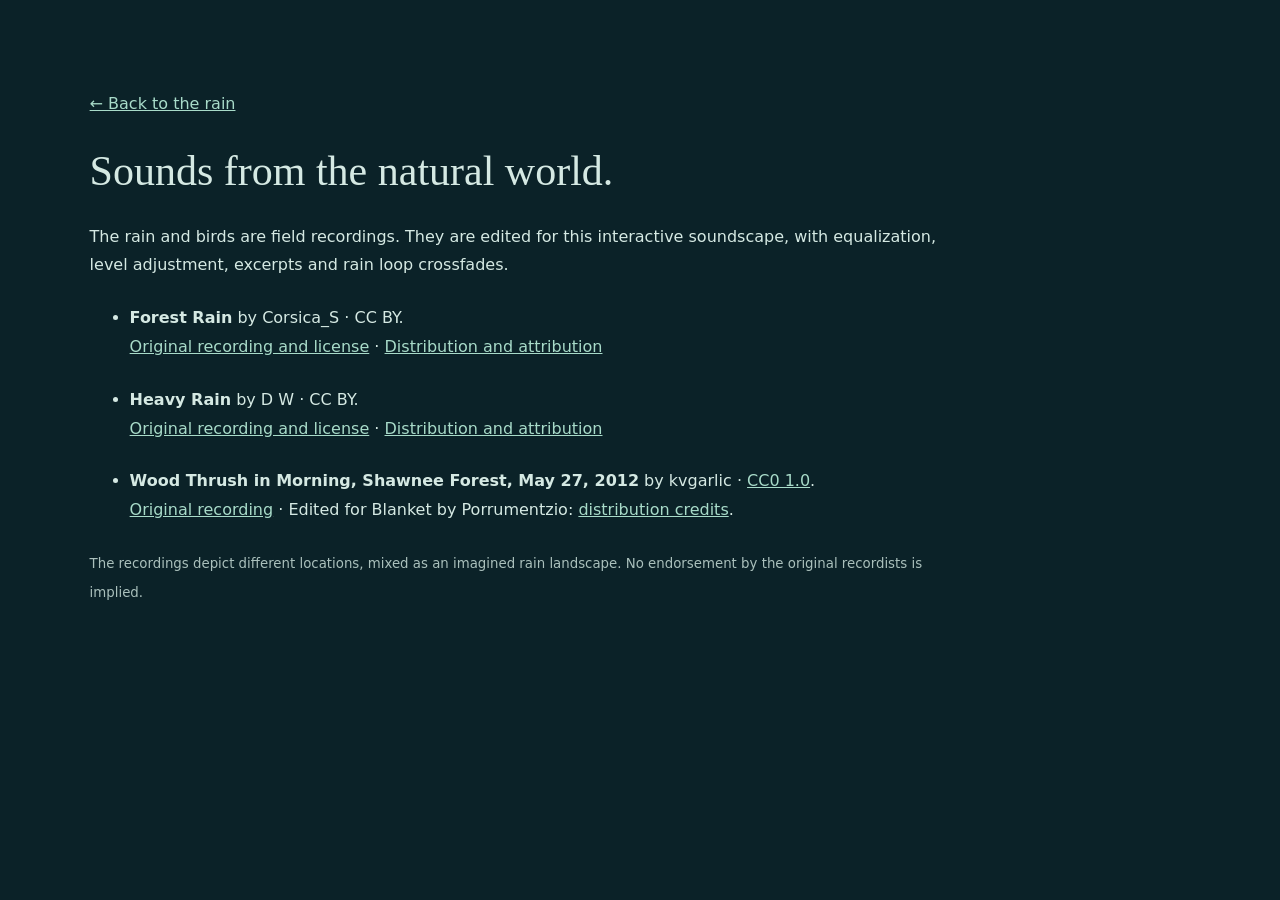
==== audio-credits.html @ 2edbfd43 "Replace synthetic sounds with field recordings and synchronize rain audio with visuals" ====
<!doctype html><html lang="en"><meta charset="utf-8"><meta name="viewport" content="width=device-width,initial-scale=1"><title>Sound credits · Epsilon006</title><style>body{margin:0;background:#0b2228;color:#d5e9e3;font:16px/1.8 system-ui;padding:clamp(24px,7vw,100px);max-width:850px}a{color:#a8dbc9}h1{font:42px Georgia}li{margin:24px 0}small{color:#aac0bc}</style><a href="./">← Back to the rain</a><h1>Sounds from the natural world.</h1><p>The rain and birds are field recordings. They are edited for this interactive soundscape, with equalization, level adjustment, excerpts and rain loop crossfades.</p><ul><li><strong>Forest Rain</strong> by Corsica_S · CC BY.<br><a href="https://freesound.org/people/Corsica_S/sounds/169031/">Original recording and license</a> · <a href="https://github.com/Muges/ambientsounds">Distribution and attribution</a></li><li><strong>Heavy Rain</strong> by D W · CC BY.<br><a href="https://freesound.org/people/D%20W/sounds/136971/">Original recording and license</a> · <a href="https://github.com/Muges/ambientsounds">Distribution and attribution</a></li><li><strong>Wood Thrush in Morning, Shawnee Forest, May 27, 2012</strong> by kvgarlic · <a href="https://creativecommons.org/publicdomain/zero/1.0/">CC0 1.0</a>.<br><a href="https://freesound.org/people/kvgarlic/sounds/156826/">Original recording</a> · Edited for Blanket by Porrumentzio: <a href="https://github.com/rafaelmardojai/blanket/blob/master/SOUNDS_LICENSING.md">distribution credits</a>.</li></ul><small>The recordings depict different locations, mixed as an imagined rain landscape. No endorsement by the original recordists is implied.</small></html>
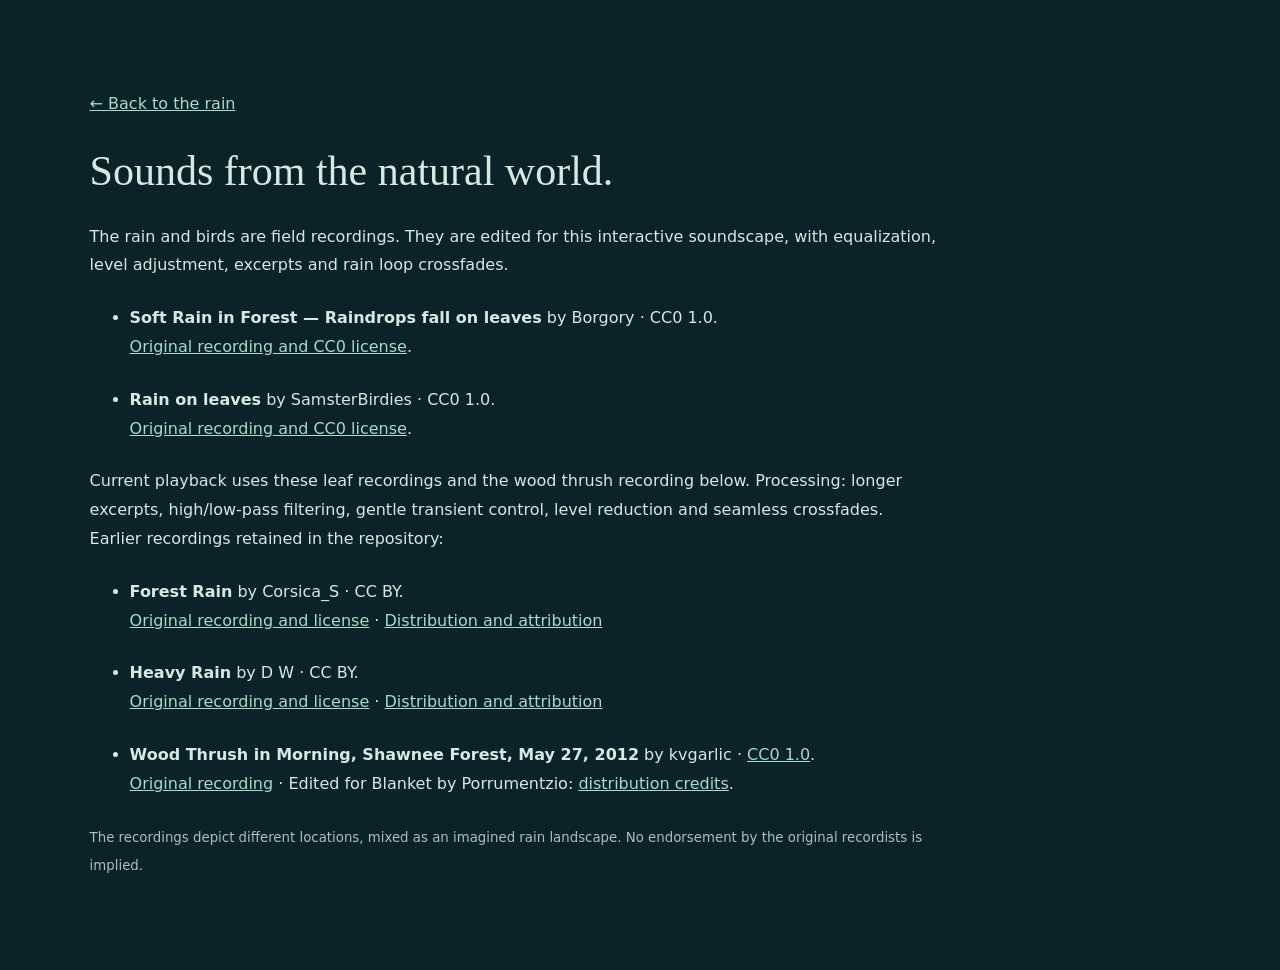
==== commit 1eafbfd3: "Add gentle continuous leaf rain and birds with local time ambience; simplify controls" ====
--- a/audio-credits.html
+++ b/audio-credits.html
@@ -1 +1 @@
-<!doctype html><html lang="en"><meta charset="utf-8"><meta name="viewport" content="width=device-width,initial-scale=1"><title>Sound credits · Epsilon006</title><style>body{margin:0;background:#0b2228;color:#d5e9e3;font:16px/1.8 system-ui;padding:clamp(24px,7vw,100px);max-width:850px}a{color:#a8dbc9}h1{font:42px Georgia}li{margin:24px 0}small{color:#aac0bc}</style><a href="./">← Back to the rain</a><h1>Sounds from the natural world.</h1><p>The rain and birds are field recordings. They are edited for this interactive soundscape, with equalization, level adjustment, excerpts and rain loop crossfades.</p><ul><li><strong>Forest Rain</strong> by Corsica_S · CC BY.<br><a href="https://freesound.org/people/Corsica_S/sounds/169031/">Original recording and license</a> · <a href="https://github.com/Muges/ambientsounds">Distribution and attribution</a></li><li><strong>Heavy Rain</strong> by D W · CC BY.<br><a href="https://freesound.org/people/D%20W/sounds/136971/">Original recording and license</a> · <a href="https://github.com/Muges/ambientsounds">Distribution and attribution</a></li><li><strong>Wood Thrush in Morning, Shawnee Forest, May 27, 2012</strong> by kvgarlic · <a href="https://creativecommons.org/publicdomain/zero/1.0/">CC0 1.0</a>.<br><a href="https://freesound.org/people/kvgarlic/sounds/156826/">Original recording</a> · Edited for Blanket by Porrumentzio: <a href="https://github.com/rafaelmardojai/blanket/blob/master/SOUNDS_LICENSING.md">distribution credits</a>.</li></ul><small>The recordings depict different locations, mixed as an imagined rain landscape. No endorsement by the original recordists is implied.</small></html>
+<!doctype html><html lang="en"><meta charset="utf-8"><meta name="viewport" content="width=device-width,initial-scale=1"><title>Sound credits · Epsilon006</title><style>body{margin:0;background:#0b2228;color:#d5e9e3;font:16px/1.8 system-ui;padding:clamp(24px,7vw,100px);max-width:850px}a{color:#a8dbc9}h1{font:42px Georgia}li{margin:24px 0}small{color:#aac0bc}</style><a href="./">← Back to the rain</a><h1>Sounds from the natural world.</h1><p>The rain and birds are field recordings. They are edited for this interactive soundscape, with equalization, level adjustment, excerpts and rain loop crossfades.</p><ul><li><strong>Soft Rain in Forest — Raindrops fall on leaves</strong> by Borgory · CC0 1.0.<br><a href="https://freesound.org/people/Borgory/sounds/678435/">Original recording and CC0 license</a>.</li><li><strong>Rain on leaves</strong> by SamsterBirdies · CC0 1.0.<br><a href="https://freesound.org/people/SamsterBirdies/sounds/584272/">Original recording and CC0 license</a>.</li></ul><p>Current playback uses these leaf recordings and the wood thrush recording below. Processing: longer excerpts, high/low-pass filtering, gentle transient control, level reduction and seamless crossfades. Earlier recordings retained in the repository:</p><ul><li><strong>Forest Rain</strong> by Corsica_S · CC BY.<br><a href="https://freesound.org/people/Corsica_S/sounds/169031/">Original recording and license</a> · <a href="https://github.com/Muges/ambientsounds">Distribution and attribution</a></li><li><strong>Heavy Rain</strong> by D W · CC BY.<br><a href="https://freesound.org/people/D%20W/sounds/136971/">Original recording and license</a> · <a href="https://github.com/Muges/ambientsounds">Distribution and attribution</a></li><li><strong>Wood Thrush in Morning, Shawnee Forest, May 27, 2012</strong> by kvgarlic · <a href="https://creativecommons.org/publicdomain/zero/1.0/">CC0 1.0</a>.<br><a href="https://freesound.org/people/kvgarlic/sounds/156826/">Original recording</a> · Edited for Blanket by Porrumentzio: <a href="https://github.com/rafaelmardojai/blanket/blob/master/SOUNDS_LICENSING.md">distribution credits</a>.</li></ul><small>The recordings depict different locations, mixed as an imagined rain landscape. No endorsement by the original recordists is implied.</small></html>
